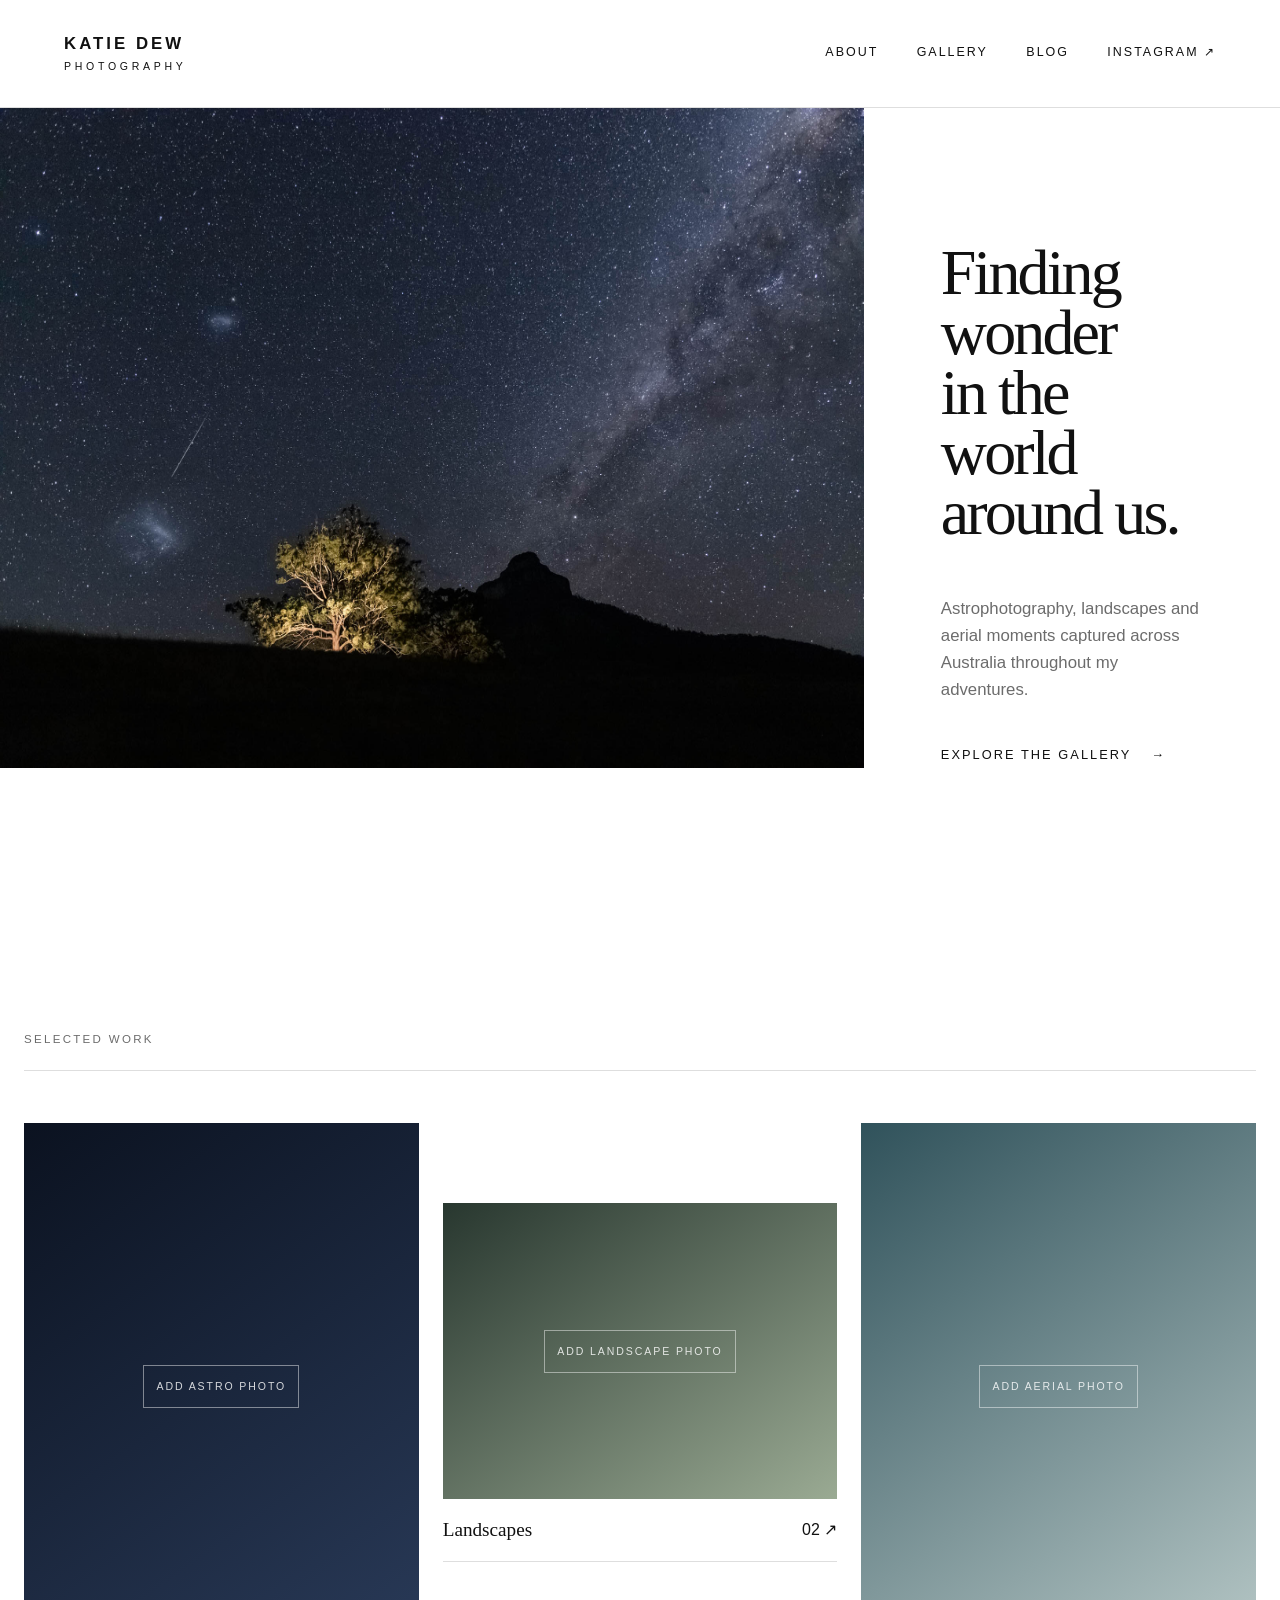
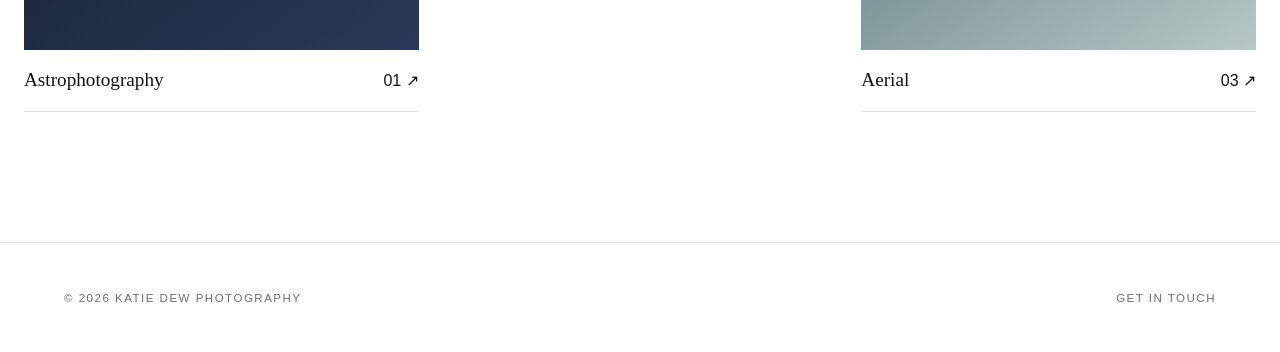
==== index.html @ 51bac681 "Update index.html" ====
<!doctype html>
<html lang="en">
<head>
  <meta charset="utf-8">
  <meta name="viewport" content="width=device-width, initial-scale=1">
  <meta name="description" content="Katie Dew Photography — astrophotography, landscapes and aerial photography from my adventures in Australia.">
  <title>Katie Dew Photography</title>
  <link rel="stylesheet" href="style.css">
</head>
<body>
  <header class="site-header">
    <a class="wordmark" href="index.html"><strong>KATIE DEW</strong><span>PHOTOGRAPHY</span></a>
    <button class="menu-toggle" aria-expanded="false" aria-controls="site-nav"><span class="sr-only">Open menu</span>☰</button>
    <nav id="site-nav" class="site-nav" aria-label="Main navigation">
      <a href="about.html">About</a><a href="gallery.html">Gallery</a><a href="blog.html">Blog</a>
      <a href="https://www.instagram.com/katiedew_/" target="_blank" rel="noopener">Instagram ↗</a>
    </nav>
  </header>
  <main>
    <section class="home-hero">
      <img class="hero-image" src="images/main.jpg" alt="Describe what is shown in your photograph">
      <div class="hero-copy"><h1>Finding wonder<br>in the world around us.</h1><p>Astrophotography, landscapes and aerial moments captured across Australia throughout my adventures.</p><a class="text-link" href="gallery.html">Explore the gallery <span>→</span></a></div>
    </section>
    <section class="featured wrap">
      <div class="section-heading"><p class="eyebrow">SELECTED WORK</p><h2></div>
      <div class="category-grid">
        <a class="category-card" href="gallery.html#astro"><div class="placeholder ratio-tall stars"><span>ADD ASTRO PHOTO</span></div><div><h3>Astrophotography</h3><span>01 ↗</span></div></a>
        <a class="category-card" href="gallery.html#landscape"><div class="placeholder ratio-wide land"><span>ADD LANDSCAPE PHOTO</span></div><div><h3>Landscapes</h3><span>02 ↗</span></div></a>
        <a class="category-card" href="gallery.html#aerial"><div class="placeholder ratio-tall air"><span>ADD AERIAL PHOTO</span></div><div><h3>Aerial</h3><span>03 ↗</span></div></a>
      </div>
    </section>
  </main>
  <footer><span>© <span data-year></span> Katie Dew Photography</span><a href="mailto:hello@example.com">Get in touch</a></footer>
  <script src="script.js"></script>
</body>
</html>
---- style.css ----
:root{--ink:#111;--muted:#6c6c6c;--line:#dedede;--paper:#fff;--soft:#f4f4f2;--max:1320px}*{box-sizing:border-box}html{scroll-behavior:smooth}body{margin:0;background:var(--paper);color:var(--ink);font-family:Arial,Helvetica,sans-serif;font-size:16px;line-height:1.6}a{color:inherit;text-decoration:none}img{max-width:100%;display:block}.wrap{width:min(calc(100% - 48px),var(--max));margin-inline:auto}.sr-only{position:absolute;width:1px;height:1px;padding:0;margin:-1px;overflow:hidden;clip:rect(0,0,0,0);white-space:nowrap;border:0}.site-header{height:108px;padding:0 clamp(24px,5vw,72px);display:flex;align-items:center;justify-content:space-between;border-bottom:1px solid var(--line);background:#fff;position:relative;z-index:10}.wordmark{display:flex;flex-direction:column;line-height:1}.wordmark strong{font-size:1.05rem;letter-spacing:.18em}.wordmark span{font-size:.66rem;letter-spacing:.35em;margin-top:8px}.site-nav{display:flex;gap:clamp(22px,3vw,48px);align-items:center}.site-nav a{font-size:.78rem;text-transform:uppercase;letter-spacing:.16em;padding:8px 0;border-bottom:1px solid transparent}.site-nav a:hover,.site-nav a.active{border-color:var(--ink)}.menu-toggle{display:none;border:0;background:none;font-size:1.5rem;cursor:pointer}.home-hero{min-height:calc(100vh - 108px);display:grid;grid-template-columns:1.35fr .65fr}.hero-image{min-height:660px}.hero-copy{display:flex;flex-direction:column;justify-content:center;padding:8vw 6vw}.eyebrow{font-size:.72rem;letter-spacing:.2em;text-transform:uppercase;color:var(--muted);margin:0 0 20px}.hero-copy h1,.page-intro h1{font-family:Georgia,'Times New Roman',serif;font-size: clamp(2.7rem, 5vw, 5.5rem);font-weight:400;line-height:.94;letter-spacing:-.045em;margin:0 0 36px}.hero-copy>p:not(.eyebrow){max-width:430px;color:var(--muted);font-size:1.05rem}.text-link{display:inline-flex;gap:20px;align-items:center;margin-top:24px;font-size:.8rem;text-transform:uppercase;letter-spacing:.16em}.text-link:hover span{transform:translateX(5px)}.text-link span{transition:transform .2s}.featured{padding-block:130px}.section-heading{display:flex;justify-content:space-between;align-items:end;margin-bottom:52px;border-bottom:1px solid var(--line);padding-bottom:22px}.section-heading h2{font-family:Georgia,serif;font-size:clamp(2rem,4vw,4rem);font-weight:400;margin:0}.section-heading .eyebrow{margin:0}.category-grid{display:grid;grid-template-columns:repeat(3,1fr);gap:24px;align-items:start}.category-card:nth-child(2){margin-top:80px}.category-card>div:last-child{display:flex;justify-content:space-between;align-items:center;padding:18px 0;border-bottom:1px solid var(--line)}.category-card h3{font:400 1.2rem Georgia,serif;margin:0}.placeholder{display:flex;align-items:center;justify-content:center;background:var(--soft);color:rgba(255,255,255,.82);font-size:.66rem;letter-spacing:.18em;text-align:center;overflow:hidden}.stars{background:linear-gradient(145deg,#0b1220,#293a58)}.land{background:linear-gradient(145deg,#28372f,#9aaa93)}.air{background:linear-gradient(145deg,#30525b,#b6c7c6)}.placeholder span{padding:12px;border:1px solid rgba(255,255,255,.45)}.ratio-tall{aspect-ratio:3/4}.ratio-wide{aspect-ratio:4/3}.ratio-tall{aspect-ratio:3/4}.page-intro{padding-block:110px 90px}.gallery-jump{display:flex;flex-wrap:wrap;gap:32px;margin-top:50px}.gallery-jump a{font-size:.78rem;letter-spacing:.13em;text-transform:uppercase;border-bottom:1px solid}.gallery-section{padding:50px 0 120px;scroll-margin-top:20px}.masonry{display:grid;grid-template-columns:repeat(12,1fr);grid-auto-flow:dense;gap:18px}.photo{min-height:350px}.photo.tall{grid-column:span 5;grid-row:span 2;min-height:700px}.photo.wide{grid-column:span 7}.photo.square{grid-column:span 5}.about-grid{display:grid;grid-template-columns:1fr 1fr;gap:clamp(40px,9vw,140px);align-items:center;padding-bottom:130px}.about-copy{max-width:570px}.about-copy h2,.contact h2,.post-feature h2{font:400 clamp(2.4rem,5vw,5rem)/1 Georgia,serif;margin:0 0 35px}.about-copy p{font-size:1.1rem;color:#383838}.portrait{aspect-ratio:4/5}.edit-note{padding:18px;border-left:2px solid var(--ink);background:var(--soft);font-size:.85rem!important;color:var(--muted)!important}.contact{border-top:1px solid var(--line);padding-block:100px;display:grid;grid-template-columns:.8fr 1.2fr;gap:10vw}.contact p{max-width:440px;color:var(--muted)}form{display:grid;gap:26px}label{display:grid;gap:9px;font-size:.72rem;letter-spacing:.14em;text-transform:uppercase}input,textarea{width:100%;border:0;border-bottom:1px solid #aaa;background:transparent;padding:12px 2px;font:inherit;border-radius:0}input:focus,textarea:focus{outline:0;border-color:#000}.button{justify-self:start;background:#111;color:white;border:1px solid #111;padding:15px 26px;text-transform:uppercase;letter-spacing:.13em;font-size:.72rem;cursor:pointer}.button:hover{background:#fff;color:#111}.form-note{font-size:.75rem}.posts{padding-bottom:120px}.post-feature{display:grid;grid-template-columns:1.2fr .8fr;gap:clamp(35px,7vw,100px);align-items:center;border-top:1px solid var(--line);padding-block:80px}.blog-image{aspect-ratio:4/3}.post-feature h2{font-size:clamp(2.2rem,4vw,4rem)}.post-feature p:not(.eyebrow){color:var(--muted)}.post-grid{display:grid;grid-template-columns:1fr 1fr;gap:48px;border-top:1px solid var(--line);padding-top:80px}.blog-thumb{aspect-ratio:16/10;margin-bottom:28px}.post-grid h3{font:400 2rem Georgia,serif;margin:0 0 12px}.post-grid article>p:not(.eyebrow){color:var(--muted)}.blog-note{margin-top:80px}footer{min-height:110px;border-top:1px solid var(--line);display:flex;align-items:center;justify-content:space-between;padding:30px clamp(24px,5vw,72px);font-size:.72rem;letter-spacing:.13em;text-transform:uppercase;color:var(--muted)}
@media(max-width:800px){.site-header{height:84px}.menu-toggle{display:block}.site-nav{display:none;position:absolute;top:84px;left:0;right:0;background:#fff;padding:30px 24px;border-bottom:1px solid var(--line);flex-direction:column;align-items:flex-start;gap:12px}.site-nav.open{display:flex}.home-hero{grid-template-columns:1fr}.hero-image{min-height:55vh;order:2}.hero-copy{padding:80px 24px}.category-grid,.about-grid,.contact,.post-feature,.post-grid{grid-template-columns:1fr}.category-card:nth-child(2){margin-top:0}.category-grid{gap:50px}.featured{padding-block:85px}.page-intro{padding-block:80px 60px}.about-grid{padding-bottom:85px}.contact{gap:55px;padding-block:75px}.masonry{grid-template-columns:1fr 1fr;gap:10px}.photo.tall,.photo.wide,.photo.square{grid-column:span 1;min-height:320px}.photo.tall{min-height:480px}.post-feature{padding-block:55px}.post-grid{gap:60px}footer{align-items:flex-start;gap:24px;flex-direction:column}.wrap{width:min(calc(100% - 32px),var(--max))}}
@media(max-width:480px){.masonry{display:block}.photo{margin-bottom:10px}.photo.tall,.photo.wide,.photo.square{min-height:0;aspect-ratio:4/5}.photo.wide{aspect-ratio:4/3}.section-heading{display:block}.section-heading .eyebrow{margin-bottom:12px}.hero-copy h1,.page-intro h1{font-size:3.2rem}}
@media (max-width: 800px) {
  .home-hero {display: flex;flex-direction: column;min-height: 0;}
  .hero-copy {order: 1;}
  img.hero-image {order: 2;display: block;width: 100%;max-width: none;height: auto;min-height: 0;object-fit: contain;align-self: flex-start;}}
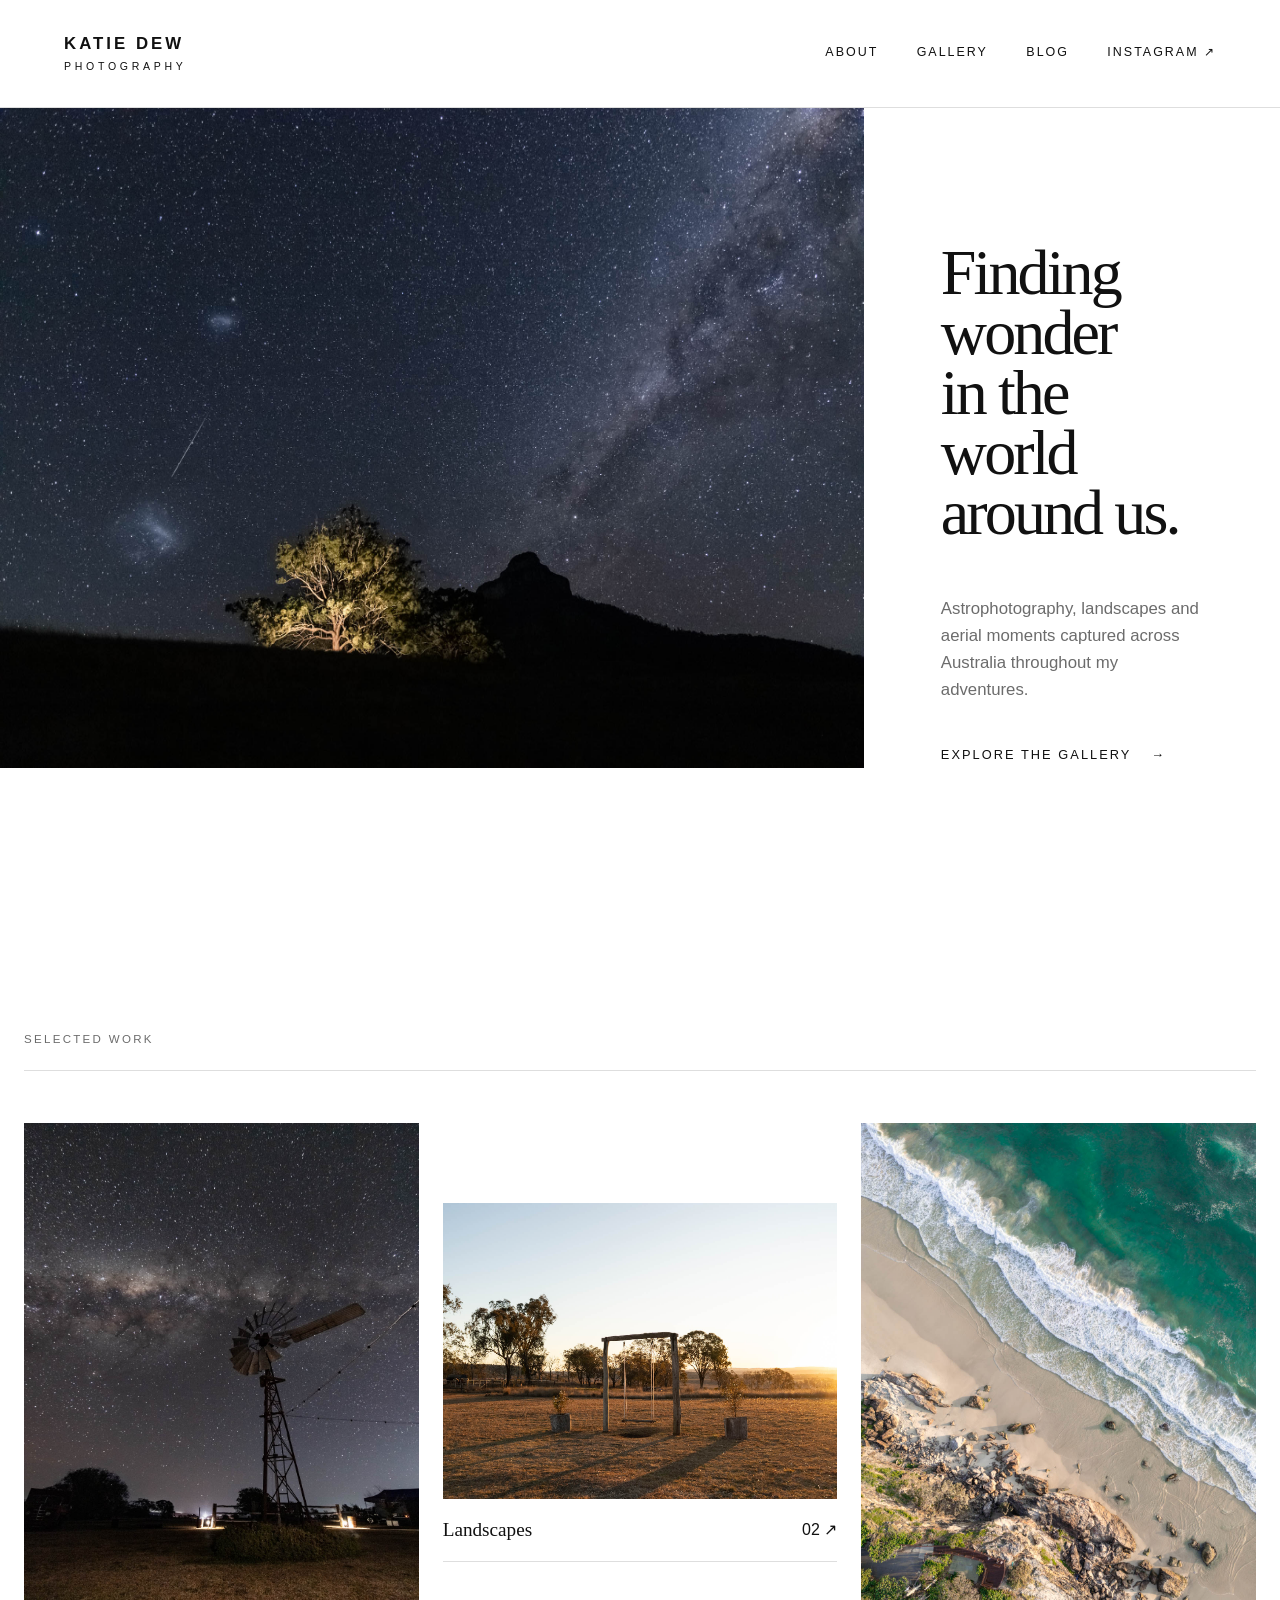
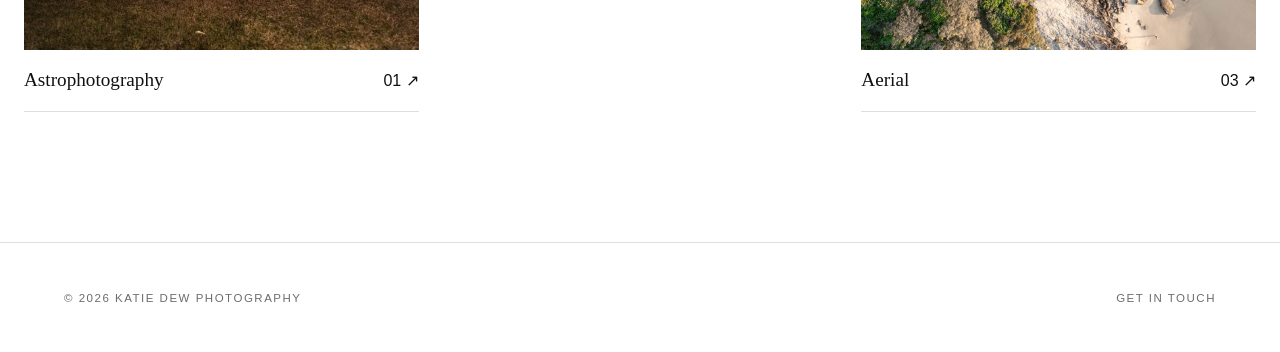
==== commit ca4e28f1: "Update index.html" ====
--- a/index.html
+++ b/index.html
@@ -23,11 +23,23 @@
     </section>
     <section class="featured wrap">
       <div class="section-heading"><p class="eyebrow">SELECTED WORK</p><h2></div>
-      <div class="category-grid">
-        <a class="category-card" href="gallery.html#astro"><div class="placeholder ratio-tall stars"><span>ADD ASTRO PHOTO</span></div><div><h3>Astrophotography</h3><span>01 ↗</span></div></a>
-        <a class="category-card" href="gallery.html#landscape"><div class="placeholder ratio-wide land"><span>ADD LANDSCAPE PHOTO</span></div><div><h3>Landscapes</h3><span>02 ↗</span></div></a>
-        <a class="category-card" href="gallery.html#aerial"><div class="placeholder ratio-tall air"><span>ADD AERIAL PHOTO</span></div><div><h3>Aerial</h3><span>03 ↗</span></div></a>
-      </div>
+    <div class="category-grid">
+  <a class="category-card" href="gallery.html#astro"><img class="ratio-tall category-photo"src="images/astromain.jpg"
+      alt="Astrophotography by Katie Dew">
+    <div><h3>Astrophotography</h3> <span>01 ↗</span></div>
+  </a>
+  <a class="category-card" href="gallery.html#landscape">
+    <img class="ratio-wide category-photo"src="images/landscapemain.jpg" alt="Landscape photography by Katie Dew">
+    <div>
+      <h3>Landscapes</h3><span>02 ↗</span></div>
+  </a>
+  <a class="category-card" href="gallery.html#aerial">
+    <img class="ratio-tall category-photo" src="images/aerialmain.jpg" alt="Aerial photography by Katie Dew">
+    <div>
+      <h3>Aerial</h3><span>03 ↗</span> </div>
+  </a>
+
+</div>
     </section>
   </main>
   <footer><span>© <span data-year></span> Katie Dew Photography</span><a href="mailto:hello@example.com">Get in touch</a></footer>
--- a/style.css
+++ b/style.css
@@ -1,6 +1,6 @@
-:root{--ink:#111;--muted:#6c6c6c;--line:#dedede;--paper:#fff;--soft:#f4f4f2;--max:1320px}*{box-sizing:border-box}html{scroll-behavior:smooth}body{margin:0;background:var(--paper);color:var(--ink);font-family:Arial,Helvetica,sans-serif;font-size:16px;line-height:1.6}a{color:inherit;text-decoration:none}img{max-width:100%;display:block}.wrap{width:min(calc(100% - 48px),var(--max));margin-inline:auto}.sr-only{position:absolute;width:1px;height:1px;padding:0;margin:-1px;overflow:hidden;clip:rect(0,0,0,0);white-space:nowrap;border:0}.site-header{height:108px;padding:0 clamp(24px,5vw,72px);display:flex;align-items:center;justify-content:space-between;border-bottom:1px solid var(--line);background:#fff;position:relative;z-index:10}.wordmark{display:flex;flex-direction:column;line-height:1}.wordmark strong{font-size:1.05rem;letter-spacing:.18em}.wordmark span{font-size:.66rem;letter-spacing:.35em;margin-top:8px}.site-nav{display:flex;gap:clamp(22px,3vw,48px);align-items:center}.site-nav a{font-size:.78rem;text-transform:uppercase;letter-spacing:.16em;padding:8px 0;border-bottom:1px solid transparent}.site-nav a:hover,.site-nav a.active{border-color:var(--ink)}.menu-toggle{display:none;border:0;background:none;font-size:1.5rem;cursor:pointer}.home-hero{min-height:calc(100vh - 108px);display:grid;grid-template-columns:1.35fr .65fr}.hero-image{min-height:660px}.hero-copy{display:flex;flex-direction:column;justify-content:center;padding:8vw 6vw}.eyebrow{font-size:.72rem;letter-spacing:.2em;text-transform:uppercase;color:var(--muted);margin:0 0 20px}.hero-copy h1,.page-intro h1{font-family:Georgia,'Times New Roman',serif;font-size: clamp(2.7rem, 5vw, 5.5rem);font-weight:400;line-height:.94;letter-spacing:-.045em;margin:0 0 36px}.hero-copy>p:not(.eyebrow){max-width:430px;color:var(--muted);font-size:1.05rem}.text-link{display:inline-flex;gap:20px;align-items:center;margin-top:24px;font-size:.8rem;text-transform:uppercase;letter-spacing:.16em}.text-link:hover span{transform:translateX(5px)}.text-link span{transition:transform .2s}.featured{padding-block:130px}.section-heading{display:flex;justify-content:space-between;align-items:end;margin-bottom:52px;border-bottom:1px solid var(--line);padding-bottom:22px}.section-heading h2{font-family:Georgia,serif;font-size:clamp(2rem,4vw,4rem);font-weight:400;margin:0}.section-heading .eyebrow{margin:0}.category-grid{display:grid;grid-template-columns:repeat(3,1fr);gap:24px;align-items:start}.category-card:nth-child(2){margin-top:80px}.category-card>div:last-child{display:flex;justify-content:space-between;align-items:center;padding:18px 0;border-bottom:1px solid var(--line)}.category-card h3{font:400 1.2rem Georgia,serif;margin:0}.placeholder{display:flex;align-items:center;justify-content:center;background:var(--soft);color:rgba(255,255,255,.82);font-size:.66rem;letter-spacing:.18em;text-align:center;overflow:hidden}.stars{background:linear-gradient(145deg,#0b1220,#293a58)}.land{background:linear-gradient(145deg,#28372f,#9aaa93)}.air{background:linear-gradient(145deg,#30525b,#b6c7c6)}.placeholder span{padding:12px;border:1px solid rgba(255,255,255,.45)}.ratio-tall{aspect-ratio:3/4}.ratio-wide{aspect-ratio:4/3}.ratio-tall{aspect-ratio:3/4}.page-intro{padding-block:110px 90px}.gallery-jump{display:flex;flex-wrap:wrap;gap:32px;margin-top:50px}.gallery-jump a{font-size:.78rem;letter-spacing:.13em;text-transform:uppercase;border-bottom:1px solid}.gallery-section{padding:50px 0 120px;scroll-margin-top:20px}.masonry{display:grid;grid-template-columns:repeat(12,1fr);grid-auto-flow:dense;gap:18px}.photo{min-height:350px}.photo.tall{grid-column:span 5;grid-row:span 2;min-height:700px}.photo.wide{grid-column:span 7}.photo.square{grid-column:span 5}.about-grid{display:grid;grid-template-columns:1fr 1fr;gap:clamp(40px,9vw,140px);align-items:center;padding-bottom:130px}.about-copy{max-width:570px}.about-copy h2,.contact h2,.post-feature h2{font:400 clamp(2.4rem,5vw,5rem)/1 Georgia,serif;margin:0 0 35px}.about-copy p{font-size:1.1rem;color:#383838}.portrait{aspect-ratio:4/5}.edit-note{padding:18px;border-left:2px solid var(--ink);background:var(--soft);font-size:.85rem!important;color:var(--muted)!important}.contact{border-top:1px solid var(--line);padding-block:100px;display:grid;grid-template-columns:.8fr 1.2fr;gap:10vw}.contact p{max-width:440px;color:var(--muted)}form{display:grid;gap:26px}label{display:grid;gap:9px;font-size:.72rem;letter-spacing:.14em;text-transform:uppercase}input,textarea{width:100%;border:0;border-bottom:1px solid #aaa;background:transparent;padding:12px 2px;font:inherit;border-radius:0}input:focus,textarea:focus{outline:0;border-color:#000}.button{justify-self:start;background:#111;color:white;border:1px solid #111;padding:15px 26px;text-transform:uppercase;letter-spacing:.13em;font-size:.72rem;cursor:pointer}.button:hover{background:#fff;color:#111}.form-note{font-size:.75rem}.posts{padding-bottom:120px}.post-feature{display:grid;grid-template-columns:1.2fr .8fr;gap:clamp(35px,7vw,100px);align-items:center;border-top:1px solid var(--line);padding-block:80px}.blog-image{aspect-ratio:4/3}.post-feature h2{font-size:clamp(2.2rem,4vw,4rem)}.post-feature p:not(.eyebrow){color:var(--muted)}.post-grid{display:grid;grid-template-columns:1fr 1fr;gap:48px;border-top:1px solid var(--line);padding-top:80px}.blog-thumb{aspect-ratio:16/10;margin-bottom:28px}.post-grid h3{font:400 2rem Georgia,serif;margin:0 0 12px}.post-grid article>p:not(.eyebrow){color:var(--muted)}.blog-note{margin-top:80px}footer{min-height:110px;border-top:1px solid var(--line);display:flex;align-items:center;justify-content:space-between;padding:30px clamp(24px,5vw,72px);font-size:.72rem;letter-spacing:.13em;text-transform:uppercase;color:var(--muted)}
-@media(max-width:800px){.site-header{height:84px}.menu-toggle{display:block}.site-nav{display:none;position:absolute;top:84px;left:0;right:0;background:#fff;padding:30px 24px;border-bottom:1px solid var(--line);flex-direction:column;align-items:flex-start;gap:12px}.site-nav.open{display:flex}.home-hero{grid-template-columns:1fr}.hero-image{min-height:55vh;order:2}.hero-copy{padding:80px 24px}.category-grid,.about-grid,.contact,.post-feature,.post-grid{grid-template-columns:1fr}.category-card:nth-child(2){margin-top:0}.category-grid{gap:50px}.featured{padding-block:85px}.page-intro{padding-block:80px 60px}.about-grid{padding-bottom:85px}.contact{gap:55px;padding-block:75px}.masonry{grid-template-columns:1fr 1fr;gap:10px}.photo.tall,.photo.wide,.photo.square{grid-column:span 1;min-height:320px}.photo.tall{min-height:480px}.post-feature{padding-block:55px}.post-grid{gap:60px}footer{align-items:flex-start;gap:24px;flex-direction:column}.wrap{width:min(calc(100% - 32px),var(--max))}}
-@media(max-width:480px){.masonry{display:block}.photo{margin-bottom:10px}.photo.tall,.photo.wide,.photo.square{min-height:0;aspect-ratio:4/5}.photo.wide{aspect-ratio:4/3}.section-heading{display:block}.section-heading .eyebrow{margin-bottom:12px}.hero-copy h1,.page-intro h1{font-size:3.2rem}}
+:root{--ink:#111;--muted:#6c6c6c;--line:#dedede;--paper:#fff;--soft:#f4f4f2;--max:1320px}*{box-sizing:border-box}html{scroll-behavior:smooth}body{margin:0;background:var(--paper);color:var(--ink);font-family:Arial,Helvetica,sans-serif;font-size:16px;line-height:1.6}a{color:inherit;text-decoration:none}img{max-width:100%;display:block}.wrap{width:min(calc(100% - 48px),var(--max));margin-inline:auto}.sr-only{position:absolute;width:1px;height:1px;padding:0;margin:-1px;overflow:hidden;clip:rect(0,0,0,0);white-space:nowrap;border:0}.site-header{height:108px;padding:0 clamp(24px,5vw,72px);display:flex;align-items:center;justify-content:space-between;border-bottom:1px solid var(--line);background:#fff;position:relative;z-index:10}.wordmark{display:flex;flex-direction:column;line-height:1}.wordmark strong{font-size:1.05rem;letter-spacing:.18em}.wordmark span{font-size:.66rem;letter-spacing:.35em;margin-top:8px}.site-nav{display:flex;gap:clamp(22px,3vw,48px);align-items:center}.site-nav a{font-size:.78rem;text-transform:uppercase;letter-spacing:.16em;padding:8px 0;border-bottom:1px solid transparent}.site-nav a:hover,.site-nav a.active{border-color:var(--ink)}.menu-toggle{display:none;border:0;background:none;font-size:1.5rem;cursor:pointer}.home-hero{min-height:calc(100vh - 108px);display:grid;grid-template-columns:1.35fr .65fr}.hero-image{min-height:660px}.hero-copy{display:flex;flex-direction:column;justify-content:center;padding:8vw 6vw}.eyebrow{font-size:.72rem;letter-spacing:.2em;text-transform:uppercase;color:var(--muted);margin:0 0 20px}.hero-copy h1,.page-intro h1{font-family:Georgia,'Times New Roman',serif;font-size: clamp(2.7rem, 5vw, 5.5rem);font-weight:400;line-height:.94;letter-spacing:-.045em;margin:0 0 36px}.hero-copy>p:not(.eyebrow){max-width:430px;color:var(--muted);font-size:1.05rem}.text-link{display:inline-flex;gap:20px;align-items:center;margin-top:24px;font-size:.8rem;text-transform:uppercase;letter-spacing:.16em}.text-link:hover span{transform:translateX(5px)}.text-link span{transition:transform .2s}.featured{padding-block:130px}.section-heading{display:flex;justify-content:space-between;align-items:end;margin-bottom:52px;border-bottom:1px solid var(--line);padding-bottom:22px}.section-heading h2{font-family:Georgia,serif;font-size:clamp(2rem,4vw,4rem);font-weight:400;margin:0}.section-heading .eyebrow{margin:0}.category-grid{display:grid;grid-template-columns:repeat(3,1fr);gap:24px;align-items:start}.category-card:nth-child(2){margin-top:80px}.category-card>div:last-child{display:flex;justify-content:space-between;align-items:center;padding:18px 0;border-bottom:1px solid var(--line)}.category-card h3{font:400 1.2rem Georgia,serif;margin:0}.placeholder{display:flex;align-items:center;justify-content:center;background:var(--soft);color:rgba(255,255,255,.82);font-size:.66rem;letter-spacing:.18em;text-align:center;overflow:hidden}.stars{background:linear-gradient(145deg,#0b1220,#293a58)}.land{background:linear-gradient(145deg,#28372f,#9aaa93)}.air{background:linear-gradient(145deg,#30525b,#b6c7c6)}.placeholder span{padding:12px;border:1px solid rgba(255,255,255,.45)}.ratio-tall{aspect-ratio:3/4}.ratio-wide{aspect-ratio:4/3}.ratio-tall{aspect-ratio:3/4}.page-intro{padding-block:110px 90px}.gallery-jump{display:flex;flex-wrap:wrap;gap:32px;margin-top:50px}.gallery-jump a{font-size:.78rem;letter-spacing:.13em;text-transform:uppercase;border-bottom:1px solid}.gallery-section{padding:50px 0 120px;scroll-margin-top:20px}.masonry{display:grid;grid-template-columns:repeat(12,1fr);grid-auto-flow:dense;gap:18px}.photo{min-height:350px}.photo.tall{grid-column:span 5;grid-row:span 2;min-height:700px}.photo.wide{grid-column:span 7}.photo.tall{grid-column:span 5}.about-grid{display:grid;grid-template-columns:1fr 1fr;gap:clamp(40px,9vw,140px);align-items:center;padding-bottom:130px}.about-copy{max-width:570px}.about-copy h2,.contact h2,.post-feature h2{font:400 clamp(2.4rem,5vw,5rem)/1 Georgia,serif;margin:0 0 35px}.about-copy p{font-size:1.1rem;color:#383838}.portrait{aspect-ratio:4/5}.edit-note{padding:18px;border-left:2px solid var(--ink);background:var(--soft);font-size:.85rem!important;color:var(--muted)!important}.contact{border-top:1px solid var(--line);padding-block:100px;display:grid;grid-template-columns:.8fr 1.2fr;gap:10vw}.contact p{max-width:440px;color:var(--muted)}form{display:grid;gap:26px}label{display:grid;gap:9px;font-size:.72rem;letter-spacing:.14em;text-transform:uppercase}input,textarea{width:100%;border:0;border-bottom:1px solid #aaa;background:transparent;padding:12px 2px;font:inherit;border-radius:0}input:focus,textarea:focus{outline:0;border-color:#000}.button{justify-self:start;background:#111;color:white;border:1px solid #111;padding:15px 26px;text-transform:uppercase;letter-spacing:.13em;font-size:.72rem;cursor:pointer}.button:hover{background:#fff;color:#111}.form-note{font-size:.75rem}.posts{padding-bottom:120px}.post-feature{display:grid;grid-template-columns:1.2fr .8fr;gap:clamp(35px,7vw,100px);align-items:center;border-top:1px solid var(--line);padding-block:80px}.blog-image{aspect-ratio:4/3}.post-feature h2{font-size:clamp(2.2rem,4vw,4rem)}.post-feature p:not(.eyebrow){color:var(--muted)}.post-grid{display:grid;grid-template-columns:1fr 1fr;gap:48px;border-top:1px solid var(--line);padding-top:80px}.blog-thumb{aspect-ratio:16/10;margin-bottom:28px}.post-grid h3{font:400 2rem Georgia,serif;margin:0 0 12px}.post-grid article>p:not(.eyebrow){color:var(--muted)}.blog-note{margin-top:80px}footer{min-height:110px;border-top:1px solid var(--line);display:flex;align-items:center;justify-content:space-between;padding:30px clamp(24px,5vw,72px);font-size:.72rem;letter-spacing:.13em;text-transform:uppercase;color:var(--muted)}
+@media(max-width:800px){.site-header{height:84px}.menu-toggle{display:block}.site-nav{display:none;position:absolute;top:84px;left:0;right:0;background:#fff;padding:30px 24px;border-bottom:1px solid var(--line);flex-direction:column;align-items:flex-start;gap:12px}.site-nav.open{display:flex}.home-hero{grid-template-columns:1fr}.hero-image{min-height:55vh;order:2}.hero-copy{padding:80px 24px}.category-grid,.about-grid,.contact,.post-feature,.post-grid{grid-template-columns:1fr}.category-card:nth-child(2){margin-top:0}.category-grid{gap:50px}.featured{padding-block:85px}.page-intro{padding-block:80px 60px}.about-grid{padding-bottom:85px}.contact{gap:55px;padding-block:75px}.masonry{grid-template-columns:1fr 1fr;gap:10px}.photo.tall,.photo.wide,.photo.tall{grid-column:span 1;min-height:320px}.photo.tall{min-height:480px}.post-feature{padding-block:55px}.post-grid{gap:60px}footer{align-items:flex-start;gap:24px;flex-direction:column}.wrap{width:min(calc(100% - 32px),var(--max))}}
+@media(max-width:480px){.masonry{display:block}.photo{margin-bottom:10px}.photo.tall,.photo.wide,.photo.tall{min-height:0;aspect-ratio:4/5}.photo.wide{aspect-ratio:4/3}.section-heading{display:block}.section-heading .eyebrow{margin-bottom:12px}.hero-copy h1,.page-intro h1{font-size:3.2rem}}
 @media (max-width: 800px) {
   .home-hero {display: flex;flex-direction: column;min-height: 0;}
   .hero-copy {order: 1;}
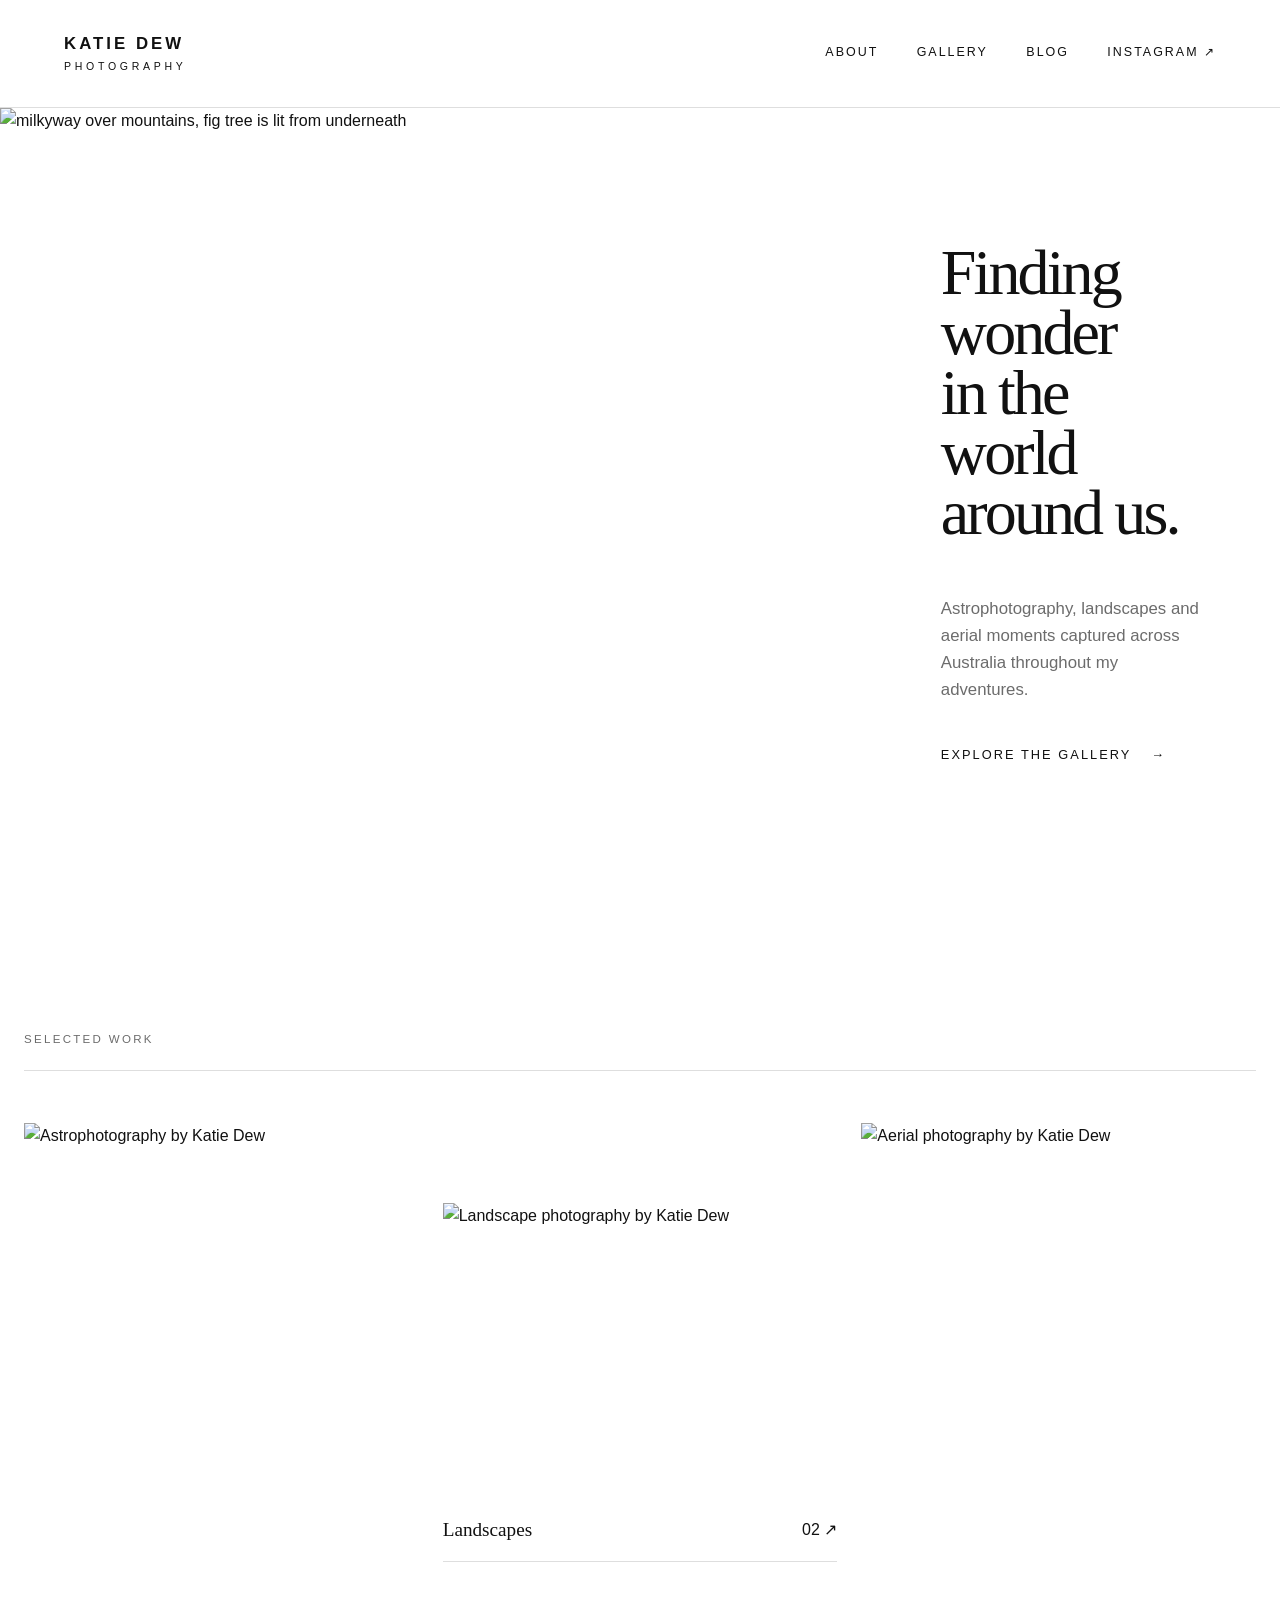
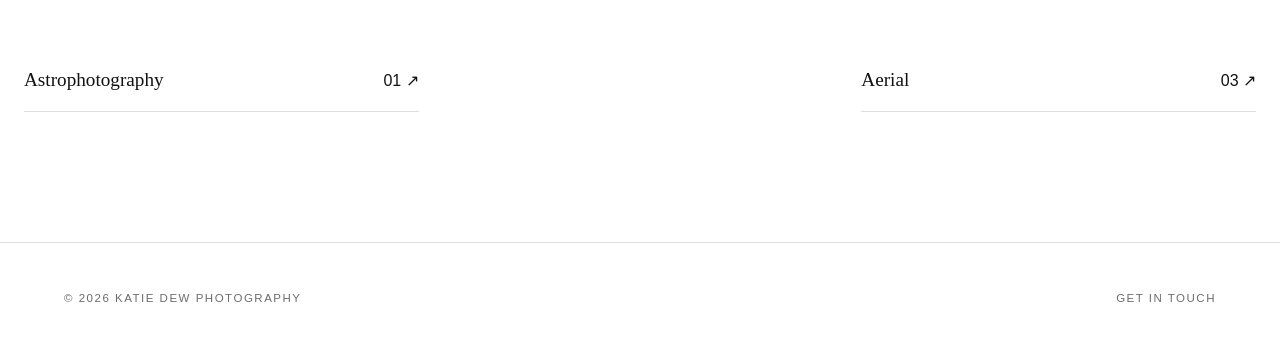
==== commit 788e5ffd: "Update index.html" ====
--- a/index.html
+++ b/index.html
@@ -3,9 +3,10 @@
 <head>
   <meta charset="utf-8">
   <meta name="viewport" content="width=device-width, initial-scale=1">
-  <meta name="description" content="Katie Dew Photography — astrophotography, landscapes and aerial photography from my adventures in Australia.">
+ <meta name="color-scheme" content="only light"><meta name="theme-color" content="#ffffff">
   <title>Katie Dew Photography</title>
   <link rel="stylesheet" href="style.css">
+</head>
 </head>
 <body>
   <header class="site-header">
@@ -18,23 +19,23 @@
   </header>
   <main>
     <section class="home-hero">
-      <img class="hero-image" src="images/main.jpg" alt="Describe what is shown in your photograph">
+      <img class="hero-image" src="photo/astromain.jpg" alt="milkyway over mountains, fig tree is lit from underneath">
       <div class="hero-copy"><h1>Finding wonder<br>in the world around us.</h1><p>Astrophotography, landscapes and aerial moments captured across Australia throughout my adventures.</p><a class="text-link" href="gallery.html">Explore the gallery <span>→</span></a></div>
     </section>
     <section class="featured wrap">
       <div class="section-heading"><p class="eyebrow">SELECTED WORK</p><h2></div>
     <div class="category-grid">
-  <a class="category-card" href="gallery.html#astro"><img class="ratio-tall category-photo"src="images/astromain.jpg"
+  <a class="category-card" href="gallery.html#astro"><img class="ratio-tall category-photo"src="photos/astromain.jpg"
       alt="Astrophotography by Katie Dew">
     <div><h3>Astrophotography</h3> <span>01 ↗</span></div>
   </a>
   <a class="category-card" href="gallery.html#landscape">
-    <img class="ratio-wide category-photo"src="images/landscapemain.jpg" alt="Landscape photography by Katie Dew">
+    <img class="ratio-wide category-photo"src="photos/mainland.jpg" alt="Landscape photography by Katie Dew">
     <div>
       <h3>Landscapes</h3><span>02 ↗</span></div>
   </a>
   <a class="category-card" href="gallery.html#aerial">
-    <img class="ratio-tall category-photo" src="images/aerialmain.jpg" alt="Aerial photography by Katie Dew">
+    <img class="ratio-tall category-photo" src="photos/burleigh.jpg" alt="Aerial photography by Katie Dew">
     <div>
       <h3>Aerial</h3><span>03 ↗</span> </div>
   </a>
--- a/style.css
+++ b/style.css
@@ -5,3 +5,10 @@
   .home-hero {display: flex;flex-direction: column;min-height: 0;}
   .hero-copy {order: 1;}
   img.hero-image {order: 2;display: block;width: 100%;max-width: none;height: auto;min-height: 0;object-fit: contain;align-self: flex-start;}}
+/* Explicitly retain the light design when dark mode is enabled */@media (prefers-color-scheme: dark) {:root {color-scheme: only light;}
+  html,body,main,section,footer,.site-header,.site-nav {background-color: #ffffff !important;color: #111111 !important;}input, textarea { background-color: #ffffff !important; color: #111111 !important; border-color: #aaaaaa !important;}a,h1,h2,h3 {color: #111111;}}
+.about-photo {display: block;width: 100%;height: auto;object-fit: cover;}
+.about-photo {display: block;width: 100%;height: auto;aspect-ratio: auto;object-fit: contain;}
+.about-quote {max-width: 900px;margin: 0;padding-left: 28px;border-left: 2px solid #111111;}
+.about-quote p {margin: 0;font-family: Georgia, "Times New Roman", serif;font-size: clamp(1.8rem, 3.5vw, 3rem);font-style: italic; font-weight: 400;line-height: 1.3; letter-spacing: -0.02em;color: #222222;}
+.about-quote cite {display: block;margin-top: 20px;font-family: Arial, Helvetica, sans-serif;font-size: 0.75rem;font-style: normal;letter-spacing: 0.16em;text-transform: uppercase;color: #6c6c6c;}
